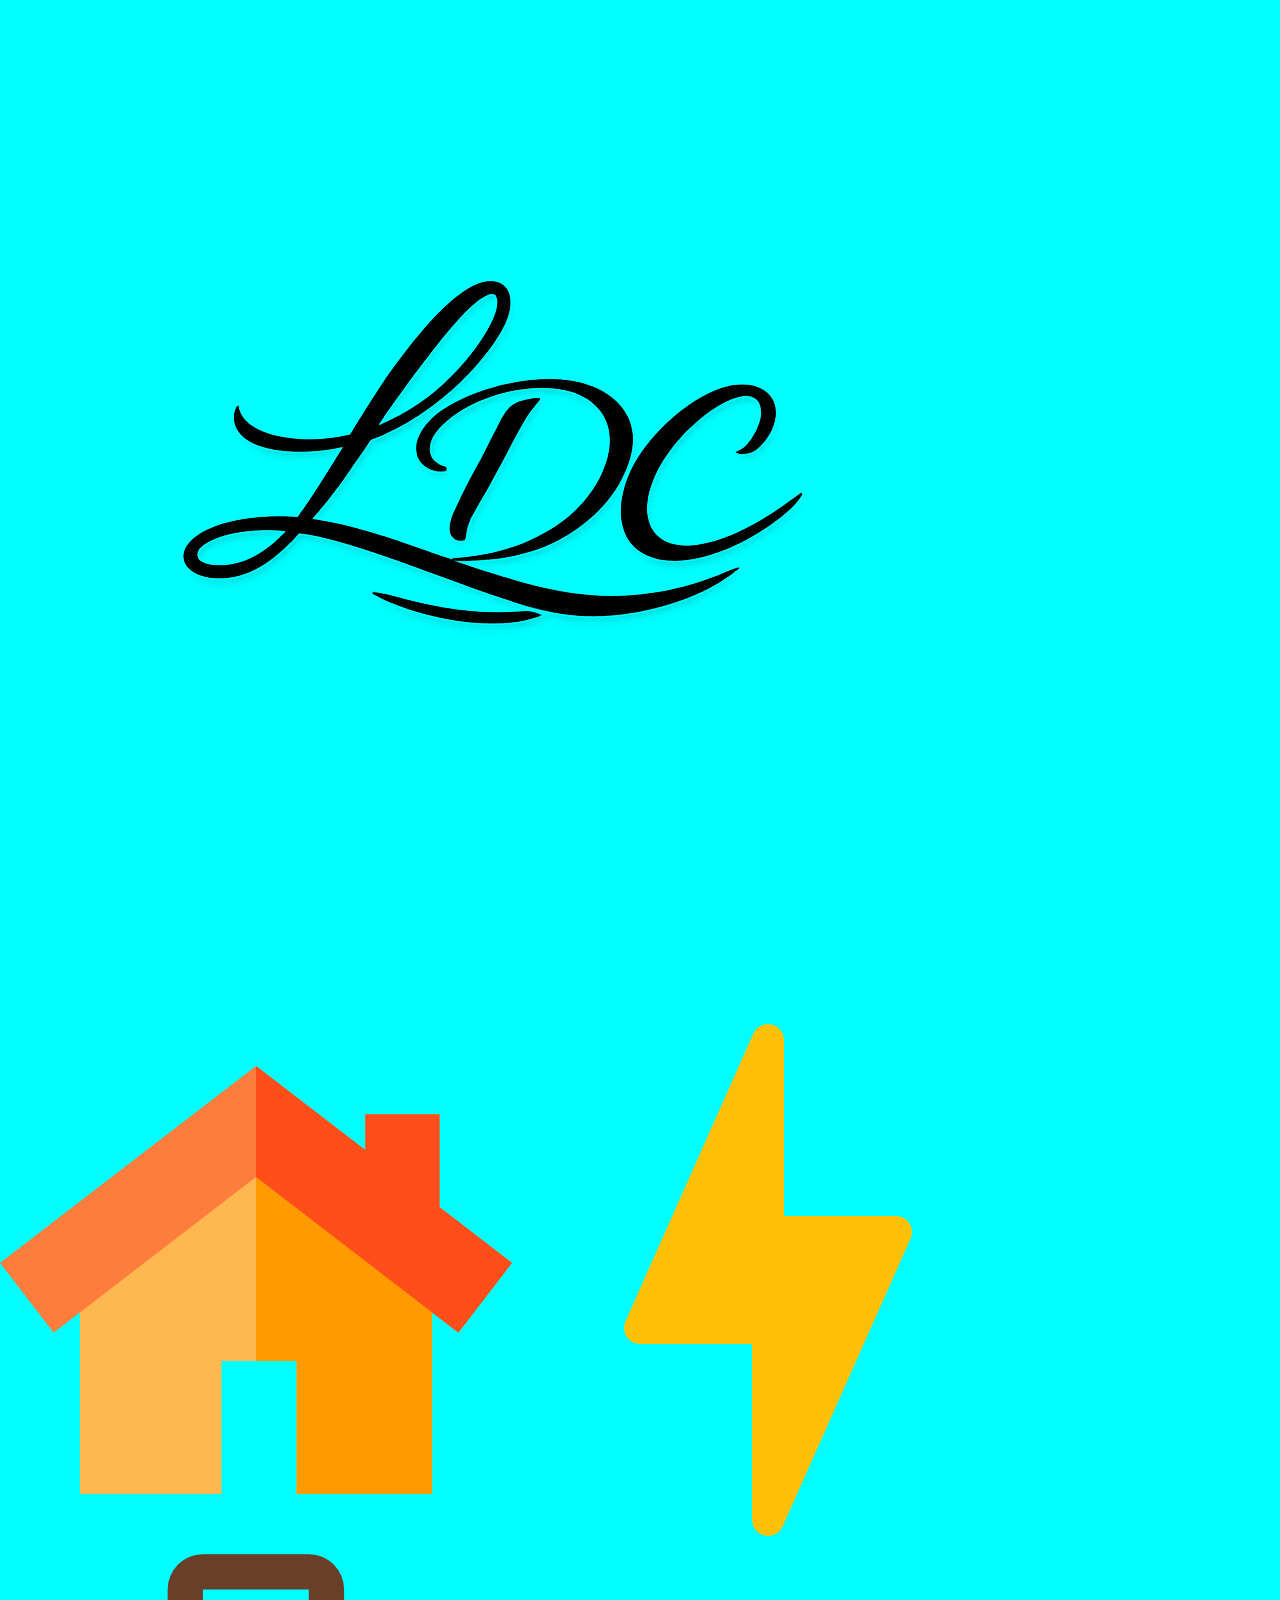
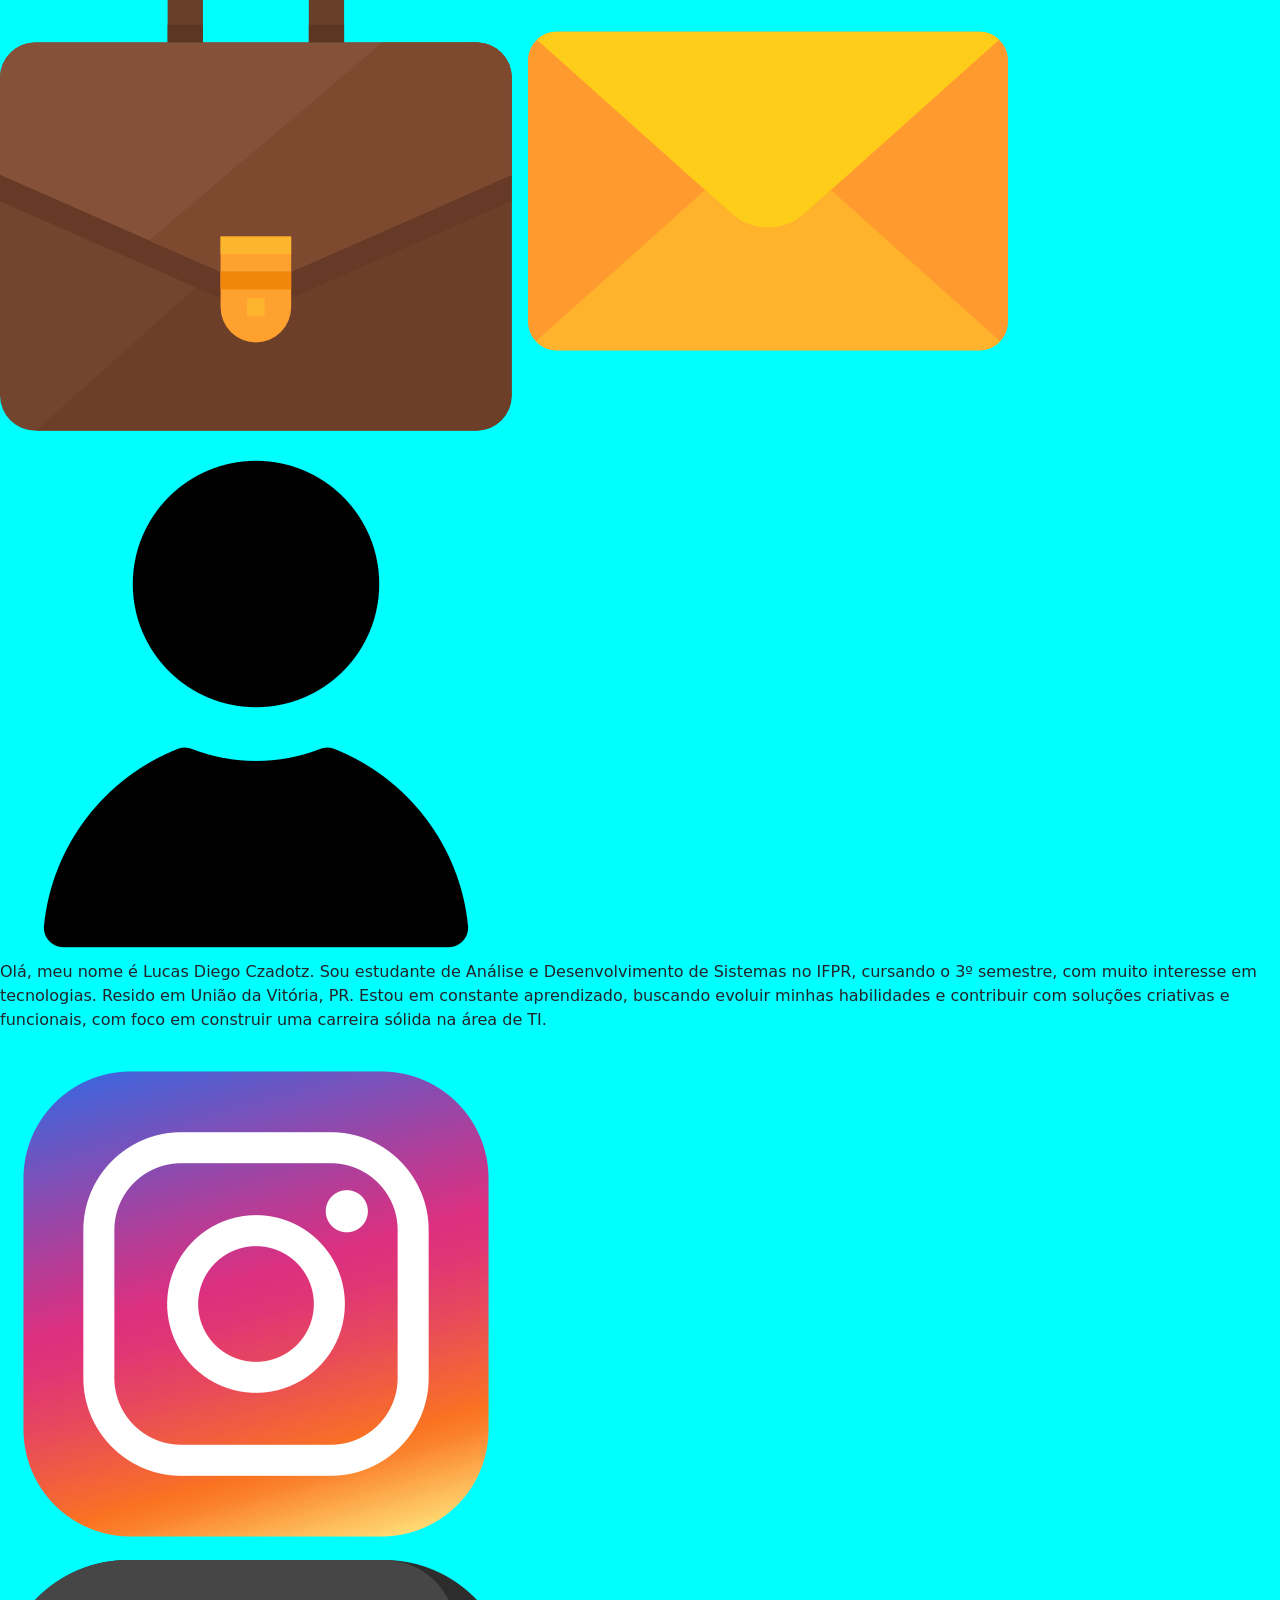
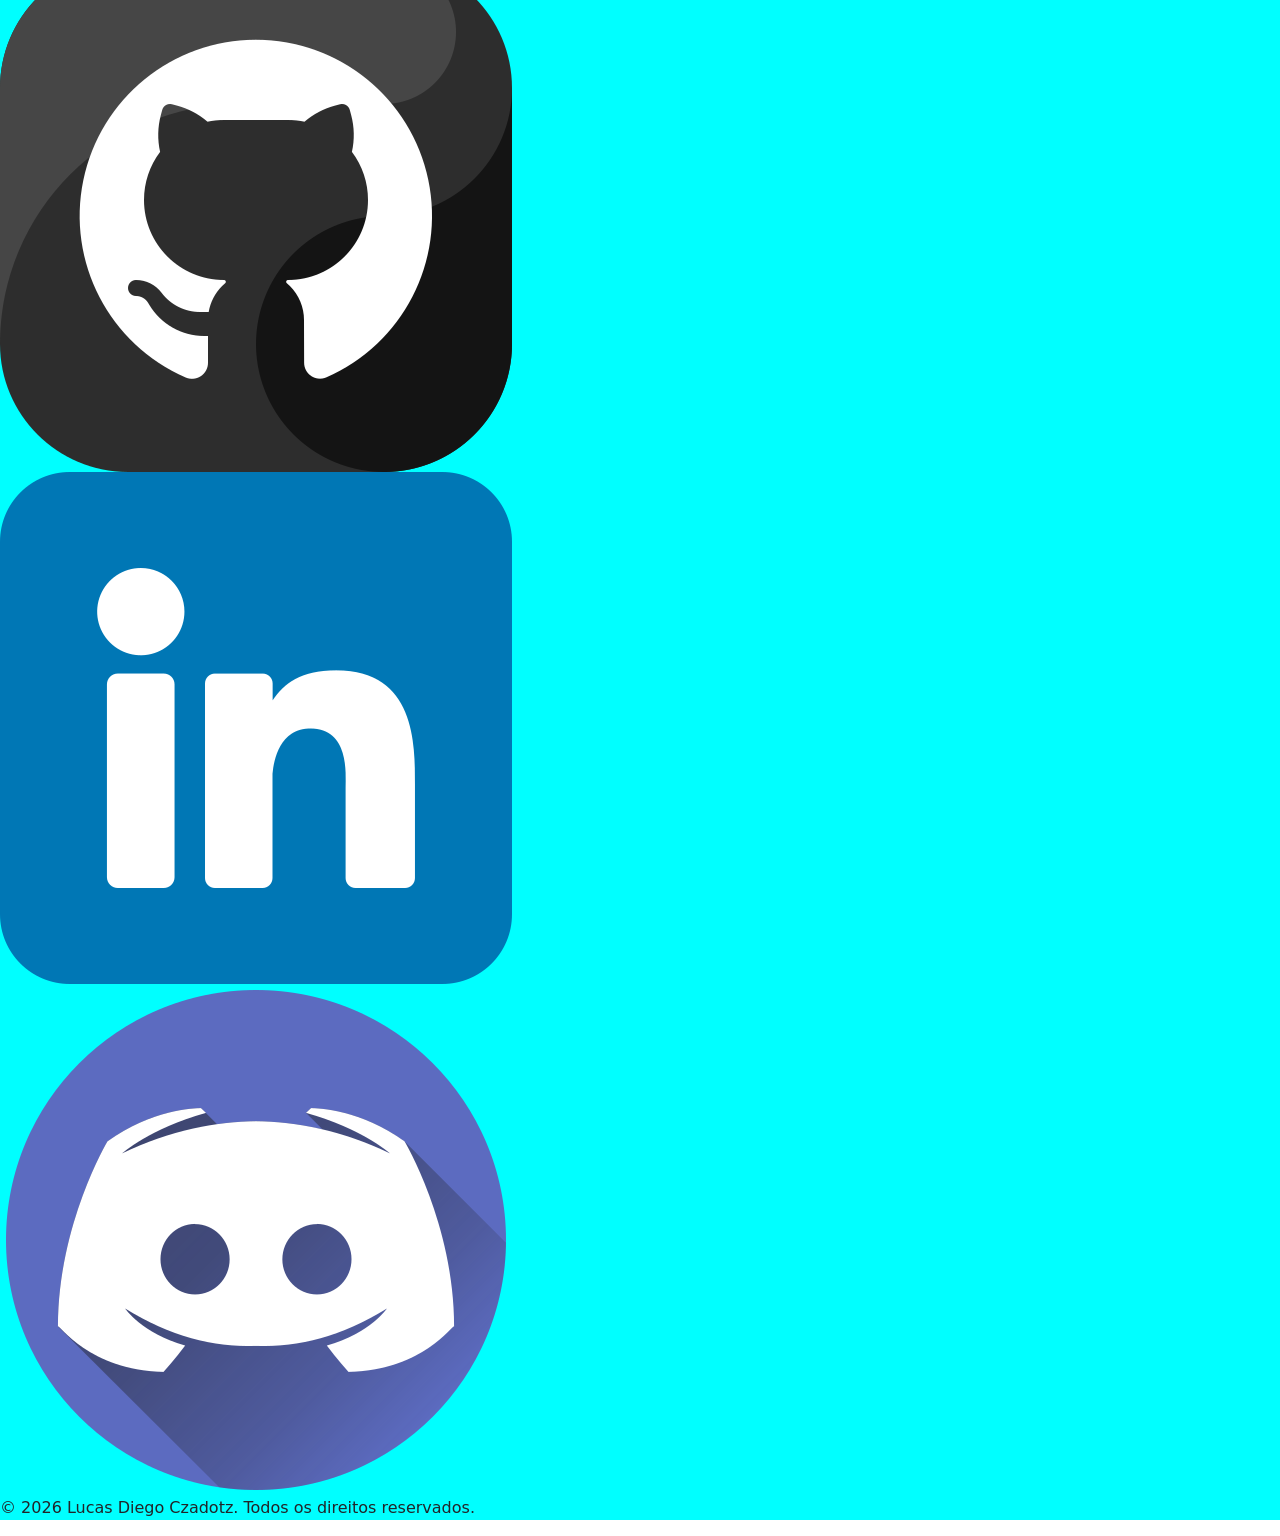
==== index.html @ 2720ff88 "HTML de projetos.html feito." ====
<!DOCTYPE html>
<html lang="pt-br">

<head>
    <meta charset="UTF-8">
    <meta name="viewport" content="width=device-width, initial-scale=1.0">
    <link rel="stylesheet" href="css/styles.css">
    <link href="https://cdn.jsdelivr.net/npm/bootstrap@5.3.8/dist/css/bootstrap.min.css" rel="stylesheet" integrity="sha384-sRIl4kxILFvY47J16cr9ZwB07vP4J8+LH7qKQnuqkuIAvNWLzeN8tE5YBujZqJLB" crossorigin="anonymous">
    <title>Portifolio Lucas Diego</title>
</head>
<body>
    <header>
        <div class="header">
            <img src="imgs/logoassinatura.png" alt="Logo ou assinatura do proprietário do portifólio">
        </div>
    </header>
    <nav>
        <div class="nav">
            <div class="inicio">
                <a href="index.html">
                    <img src="imgs/home_color.png" alt="Icone home">
                </a>
            </div>
            <div class="skills">
                <a href="#">
                    <img src="imgs/thunder.png" alt="Icone skills">
                </a>
            </div>
            <div class="projetos">
                <a href="projetos.html">
                    <img src="imgs/briefcase.png" alt="Icone projetos">
                </a>
            </div>
            <div class="contato">
                <a href="#">
                    <img src="imgs/email.png" alt="Icone contato">
                </a>
            </div>   
        </div>
    </nav>
    <main>
        <div class="main">
            <section class="perfil">
                <div class="foto_perfil">
                    <img src="imgs/user.png" alt="Foto do perfil">
                </div>
                <div class="texto_perfil">
                    <p>
                        Olá, meu nome é Lucas Diego Czadotz. 
                        Sou estudante de Análise e Desenvolvimento de Sistemas no IFPR, cursando o 3º semestre, 
                        com muito interesse em tecnologias. Resido em União da Vitória, PR. 
                        Estou em constante aprendizado, buscando evoluir minhas habilidades e 
                        contribuir com soluções criativas e funcionais, com foco em construir 
                        uma carreira sólida na área de TI.
                    </p>
                </div>
            </section>
            <section class="redes_sociais">
                <div class="insta">
                    <a href="https://www.instagram.com/lucasczadotz?igsh=MWhxMDM4azl2YzVoeg==">
                        <img src="imgs/instagram.png" alt="Icone Instagram">
                    </a>
                </div>
                <div class="github">
                    <a href="https://github.com/LucasCzadotz">
                        <img src="imgs/github.png" alt="Icone Github">
                    </a>
                </div>
                <div class="linkedin">
                    <a href="www.linkedin.com/in/lucas-diego-czadotz">
                        <img src="imgs/linkedin.png" alt="Icone Linkedin">
                    </a>
                </div>
                <div class="discord">
                    <a href="#">
                        <img src="imgs/discord.png" alt="Icone Discord">
                    </a>
                </div>
            </section>
        </div>
    </main>
    <footer>
        <div class="footer">
            <div class="copyright">
                <p>© 2026 Lucas Diego Czadotz. Todos os direitos reservados.</p>
            </div>
        </div>
    </footer>
    <script src="https://cdn.jsdelivr.net/npm/bootstrap@5.3.8/dist/js/bootstrap.bundle.min.js" integrity="sha384-FKyoEForCGlyvwx9Hj09JcYn3nv7wiPVlz7YYwJrWVcXK/BmnVDxM+D2scQbITxI" crossorigin="anonymous"></script>
</body>
</html>
---- css/styles.css ----
div{
    background-color: aqua;
}
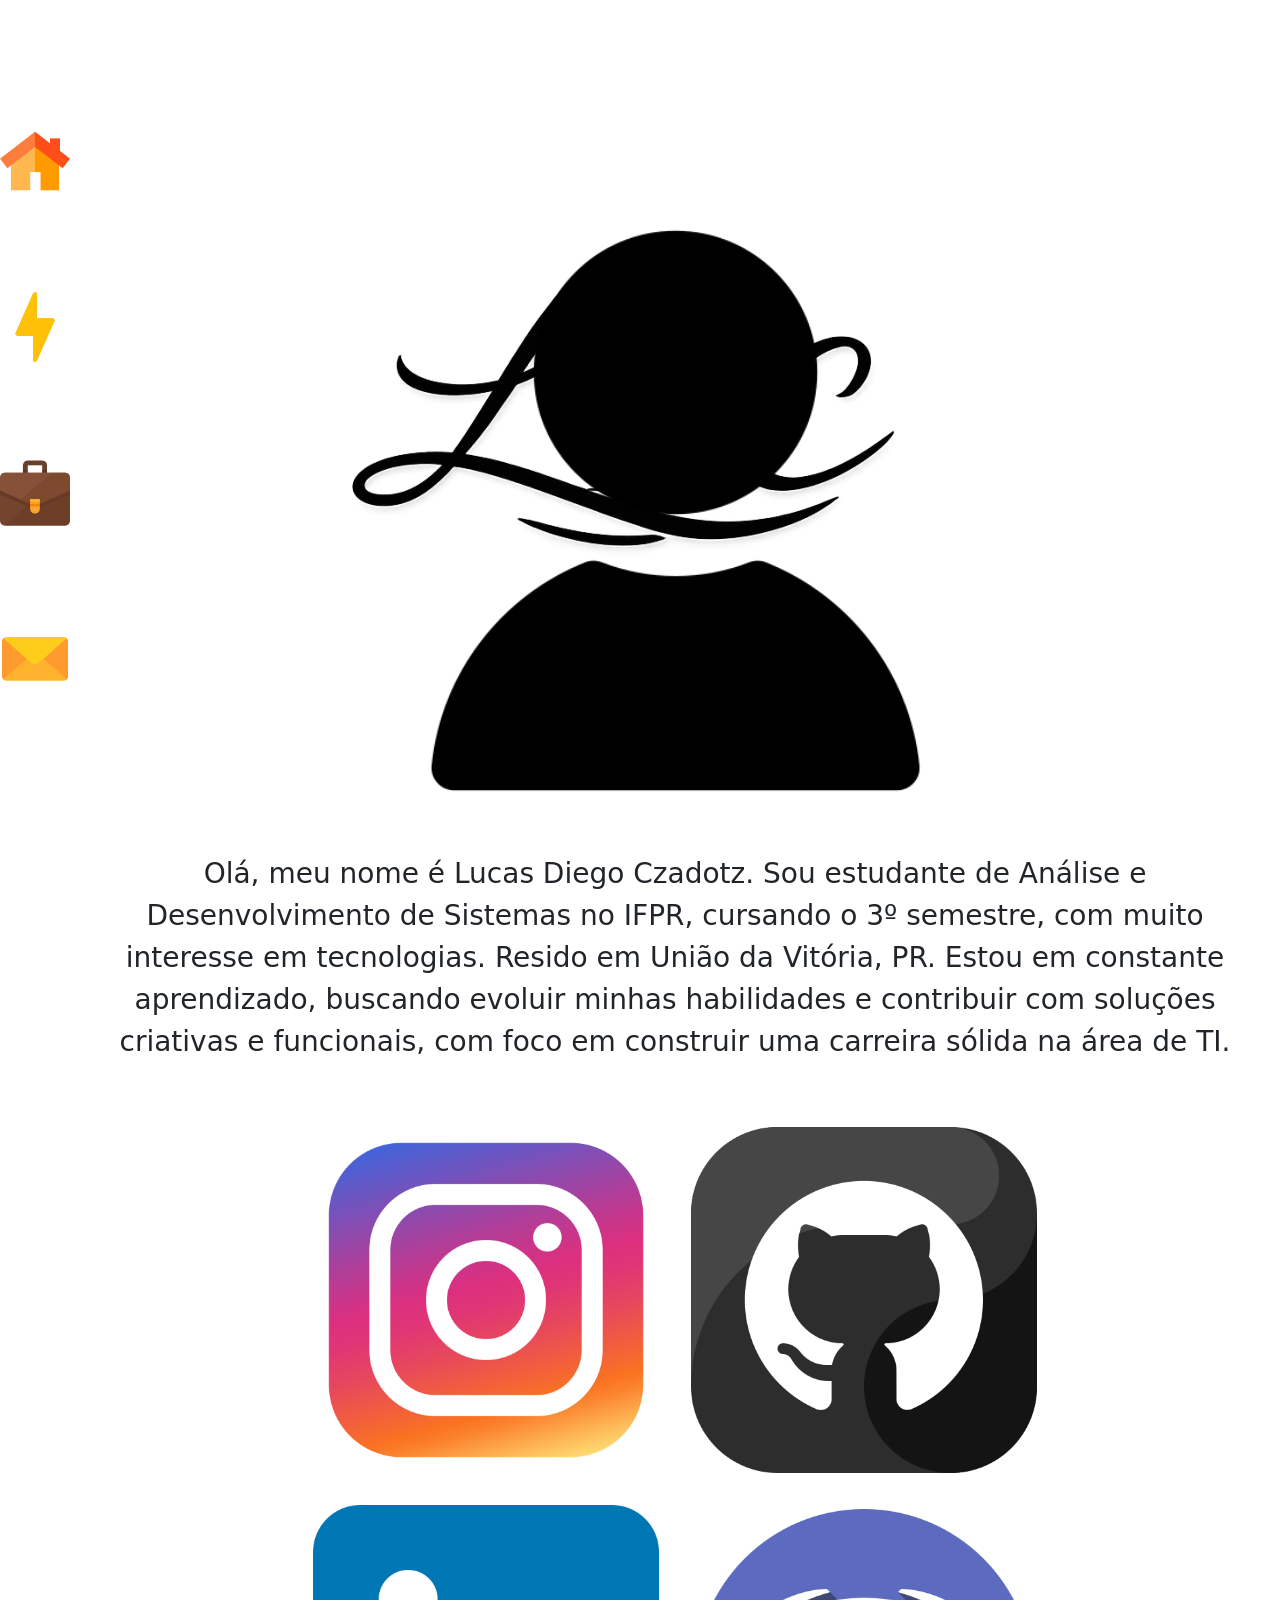
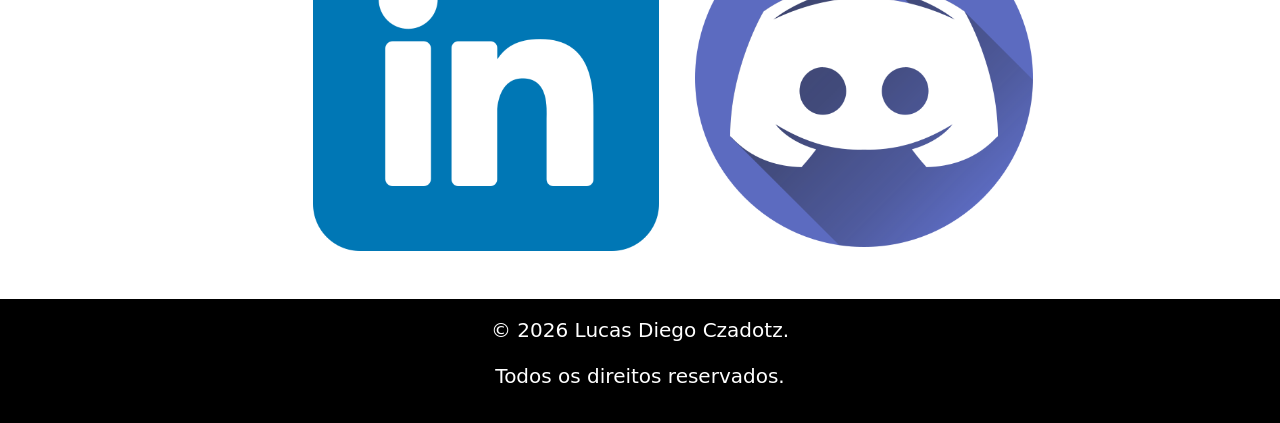
==== commit 3b48ffe8: "Comeco de Bootstrap" ====
--- a/index.html
+++ b/index.html
@@ -10,30 +10,30 @@
 </head>
 <body>
     <header>
-        <div class="header">
-            <img src="imgs/logoassinatura.png" alt="Logo ou assinatura do proprietário do portifólio">
+        <div class="header text-center" style="height: 200px;">
+            <img style="width: 70%" src="imgs/logoassinatura.png" alt="Logo ou assinatura do proprietário do portifólio">
         </div>
     </header>
     <nav>
-        <div class="nav">
-            <div class="inicio">
+        <div class="nav d-flex flex-column" style="width: 70px;">
+            <div class="inicio pb-4 mb-4">
                 <a href="index.html">
-                    <img src="imgs/home_color.png" alt="Icone home">
+                    <img style="width: 100%" src="imgs/home_color.png" alt="Icone home">
                 </a>
             </div>
-            <div class="skills">
+            <div class="skills pb-4 mb-4 pt-4 mt-4">
                 <a href="#">
-                    <img src="imgs/thunder.png" alt="Icone skills">
+                    <img style="width: 100%" src="imgs/thunder.png" alt="Icone skills">
                 </a>
             </div>
-            <div class="projetos">
+            <div class="projetos pb-4 mb-4 pt-4 mt-4">
                 <a href="projetos.html">
-                    <img src="imgs/briefcase.png" alt="Icone projetos">
+                    <img style="width: 100%" src="imgs/briefcase.png" alt="Icone projetos">
                 </a>
             </div>
-            <div class="contato">
+            <div class="contato pt-4 mt-4">
                 <a href="#">
-                    <img src="imgs/email.png" alt="Icone contato">
+                    <img style="width: 100%" src="imgs/email.png" alt="Icone contato">
                 </a>
             </div>   
         </div>
@@ -41,10 +41,10 @@
     <main>
         <div class="main">
             <section class="perfil">
-                <div class="foto_perfil">
-                    <img src="imgs/user.png" alt="Foto do perfil">
+                <div class="foto_perfil text-center p-3 pb-4">
+                    <img style="width: 50%;" src="imgs/user.png" alt="Foto do perfil">
                 </div>
-                <div class="texto_perfil">
+                <div class="texto_perfil p-4 fs-3 text-center">
                     <p>
                         Olá, meu nome é Lucas Diego Czadotz. 
                         Sou estudante de Análise e Desenvolvimento de Sistemas no IFPR, cursando o 3º semestre, 
@@ -55,34 +55,35 @@
                     </p>
                 </div>
             </section>
-            <section class="redes_sociais">
-                <div class="insta">
+            <section class="redes_sociais row p-2">
+                <div class="insta col-6 p-3 text-end">
                     <a href="https://www.instagram.com/lucasczadotz?igsh=MWhxMDM4azl2YzVoeg==">
-                        <img src="imgs/instagram.png" alt="Icone Instagram">
+                        <img style="width: 60%;" src="imgs/instagram.png" alt="Icone Instagram">
                     </a>
                 </div>
-                <div class="github">
+                <div class="github col-6 p-3 text-start">
                     <a href="https://github.com/LucasCzadotz">
-                        <img src="imgs/github.png" alt="Icone Github">
+                        <img style="width: 60%;" src="imgs/github.png" alt="Icone Github">
                     </a>
                 </div>
-                <div class="linkedin">
+                <div class="linkedin col-6 p-3 text-end">
                     <a href="www.linkedin.com/in/lucas-diego-czadotz">
-                        <img src="imgs/linkedin.png" alt="Icone Linkedin">
+                        <img style="width: 60%;" src="imgs/linkedin.png" alt="Icone Linkedin">
                     </a>
                 </div>
-                <div class="discord">
+                <div class="discord col-6 p-3 text-start">
                     <a href="#">
-                        <img src="imgs/discord.png" alt="Icone Discord">
+                        <img style="width: 60%;" src="imgs/discord.png" alt="Icone Discord">
                     </a>
                 </div>
             </section>
         </div>
     </main>
     <footer>
-        <div class="footer">
+        <div class="footer bg-black text-white text-center fs-5 p-3 mt-4">
             <div class="copyright">
-                <p>© 2026 Lucas Diego Czadotz. Todos os direitos reservados.</p>
+                <p>© 2026 Lucas Diego Czadotz.</p>
+                <p>Todos os direitos reservados.</p>
             </div>
         </div>
     </footer>
--- a/css/styles.css
+++ b/css/styles.css
@@ -1,3 +1,11 @@
-div{
-    background-color: aqua;
+nav {
+    position: fixed;
+    left: 0;
+    top: 14%;
+    height: 100%;
+    width: 70px;
+}
+
+main {
+    padding-left: 70px;
 }
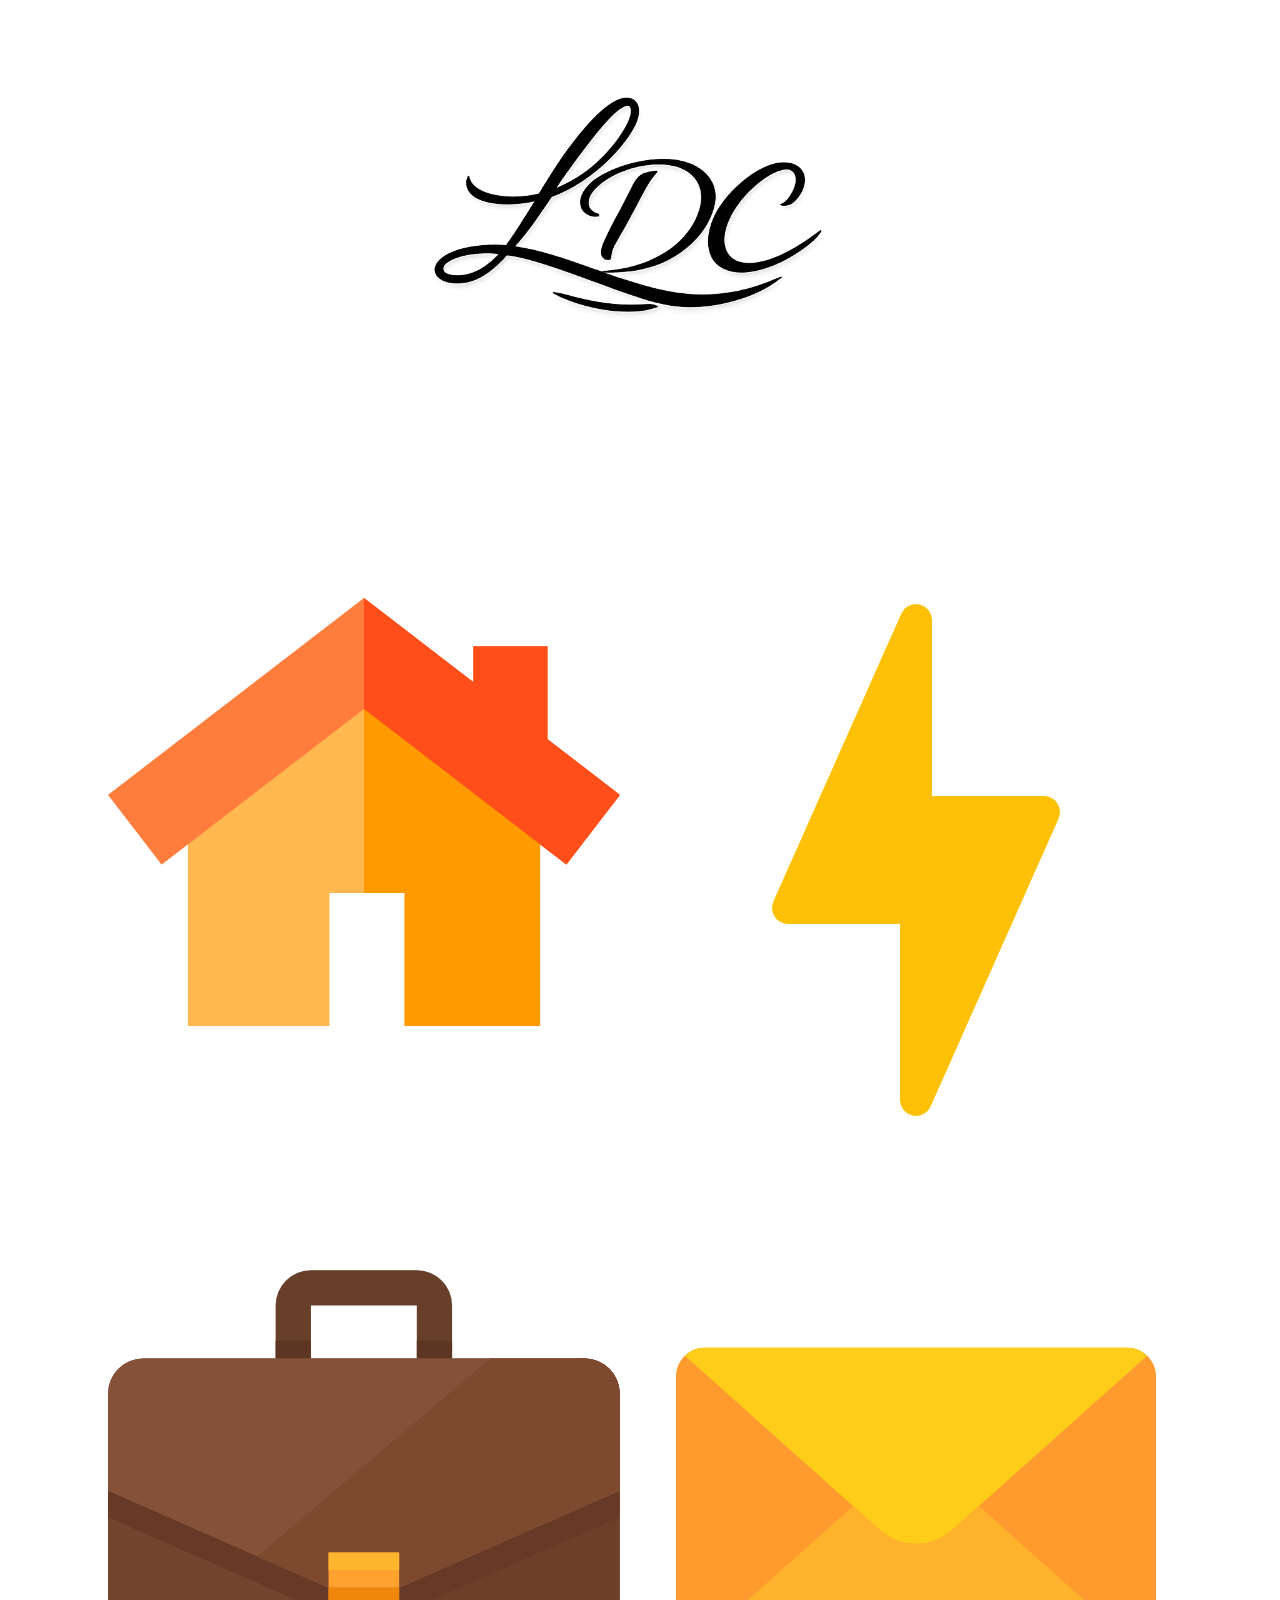
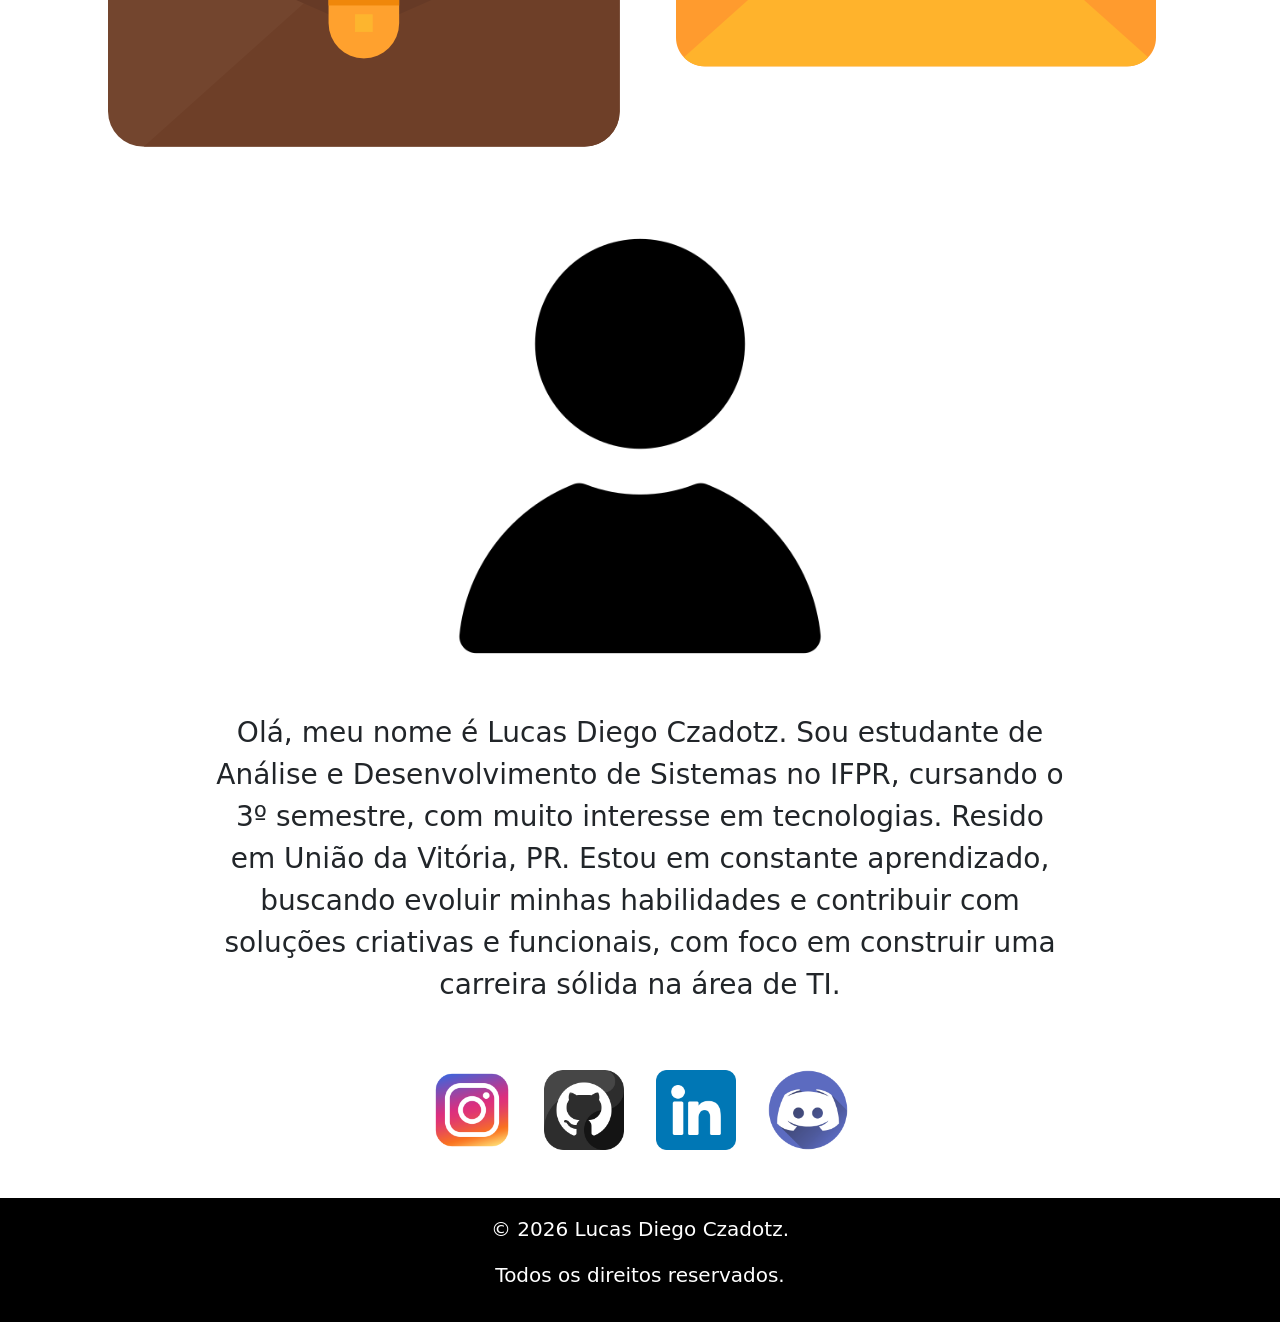
==== commit c458e2f5: "Comecando responsividade" ====
--- a/index.html
+++ b/index.html
@@ -6,16 +6,18 @@
     <meta name="viewport" content="width=device-width, initial-scale=1.0">
     <link rel="stylesheet" href="css/styles.css">
     <link href="https://cdn.jsdelivr.net/npm/bootstrap@5.3.8/dist/css/bootstrap.min.css" rel="stylesheet" integrity="sha384-sRIl4kxILFvY47J16cr9ZwB07vP4J8+LH7qKQnuqkuIAvNWLzeN8tE5YBujZqJLB" crossorigin="anonymous">
-    <title>Portifolio Lucas Diego</title>
+    <title>Portfólio Lucas Diego</title>
 </head>
+
 <body>
     <header>
-        <div class="header text-center" style="height: 200px;">
-            <img style="width: 70%" src="imgs/logoassinatura.png" alt="Logo ou assinatura do proprietário do portifólio">
+        <div class="header text-center py-4">
+            <img class="img-fluid" style="width: 70%" src="imgs/logoassinatura.png" alt="Logo ou assinatura do proprietário do portfólio">
         </div>
     </header>
+
     <nav>
-        <div class="nav d-flex flex-column" style="width: 70px;">
+        <div class="nav">
             <div class="inicio pb-4 mb-4">
                 <a href="index.html">
                     <img style="width: 100%" src="imgs/home_color.png" alt="Icone home">
@@ -35,9 +37,10 @@
                 <a href="#">
                     <img style="width: 100%" src="imgs/email.png" alt="Icone contato">
                 </a>
-            </div>   
+            </div>
         </div>
     </nav>
+
     <main>
         <div class="main">
             <section class="perfil">
@@ -46,15 +49,16 @@
                 </div>
                 <div class="texto_perfil p-4 fs-3 text-center">
                     <p>
-                        Olá, meu nome é Lucas Diego Czadotz. 
-                        Sou estudante de Análise e Desenvolvimento de Sistemas no IFPR, cursando o 3º semestre, 
-                        com muito interesse em tecnologias. Resido em União da Vitória, PR. 
-                        Estou em constante aprendizado, buscando evoluir minhas habilidades e 
-                        contribuir com soluções criativas e funcionais, com foco em construir 
+                        Olá, meu nome é Lucas Diego Czadotz.
+                        Sou estudante de Análise e Desenvolvimento de Sistemas no IFPR, cursando o 3º semestre,
+                        com muito interesse em tecnologias. Resido em União da Vitória, PR.
+                        Estou em constante aprendizado, buscando evoluir minhas habilidades e
+                        contribuir com soluções criativas e funcionais, com foco em construir
                         uma carreira sólida na área de TI.
                     </p>
                 </div>
             </section>
+
             <section class="redes_sociais row p-2">
                 <div class="insta col-6 p-3 text-end">
                     <a href="https://www.instagram.com/lucasczadotz?igsh=MWhxMDM4azl2YzVoeg==">
@@ -67,7 +71,7 @@
                     </a>
                 </div>
                 <div class="linkedin col-6 p-3 text-end">
-                    <a href="www.linkedin.com/in/lucas-diego-czadotz">
+                    <a href="https://www.linkedin.com/in/lucas-diego-czadotz">
                         <img style="width: 60%;" src="imgs/linkedin.png" alt="Icone Linkedin">
                     </a>
                 </div>
@@ -79,6 +83,7 @@
             </section>
         </div>
     </main>
+
     <footer>
         <div class="footer bg-black text-white text-center fs-5 p-3 mt-4">
             <div class="copyright">
@@ -87,6 +92,8 @@
             </div>
         </div>
     </footer>
+
     <script src="https://cdn.jsdelivr.net/npm/bootstrap@5.3.8/dist/js/bootstrap.bundle.min.js" integrity="sha384-FKyoEForCGlyvwx9Hj09JcYn3nv7wiPVlz7YYwJrWVcXK/BmnVDxM+D2scQbITxI" crossorigin="anonymous"></script>
 </body>
+
 </html>
--- a/css/styles.css
+++ b/css/styles.css
@@ -1,11 +1,93 @@
 nav {
     position: fixed;
-    left: 0;
+    left: 10px;
     top: 14%;
-    height: 100%;
     width: 70px;
 }
 
 main {
-    padding-left: 70px;
+    padding-left: 80px;
+}
+
+.header img {
+    margin-top: -13%;
+    margin-left: 10%;
+}
+
+@media (min-width: 768px) {
+    nav {
+        width: 90px;
+        left: 20px;
+    }
+
+    main {
+        padding-left: 130px;
+    }
+
+    .header img {
+        width: 50% !important;
+        margin-top: -8%;
+        margin-left: 0;
+    }
+
+    .foto_perfil img {
+        width: 35% !important;
+    }
+
+    .texto_perfil {
+        font-size: 1.5rem !important;
+        max-width: 900px;
+        margin: 0 auto;
+    }
+
+    .redes_sociais img {
+        width: 35% !important;
+    }
+}
+
+@media (min-width: 1200px) {
+
+    nav {
+        position: static;
+        width: 100%;
+        height: auto;
+        margin-top: -30px;
+    }
+
+    .nav {
+        display: flex;
+        flex-direction: column;
+    }
+    .nav {
+        flex-direction: row;
+        justify-content: center;
+        gap: 40px;
+    }
+
+    .inicio,
+    .skills,
+    .projetos,
+    .contato {
+        margin: 0 !important;
+        padding: 0 !important;
+    }
+
+    main {
+        padding-left: 0;
+    }
+
+    .redes_sociais {
+        justify-content: center;
+        align-items: center;
+    }
+
+    .redes_sociais > div {
+        width: auto;
+        flex: 0 0 auto;
+        text-align: center !important;
+    }
+
+    .redes_sociais img {
+        width: 80px !important;
+    }
 }
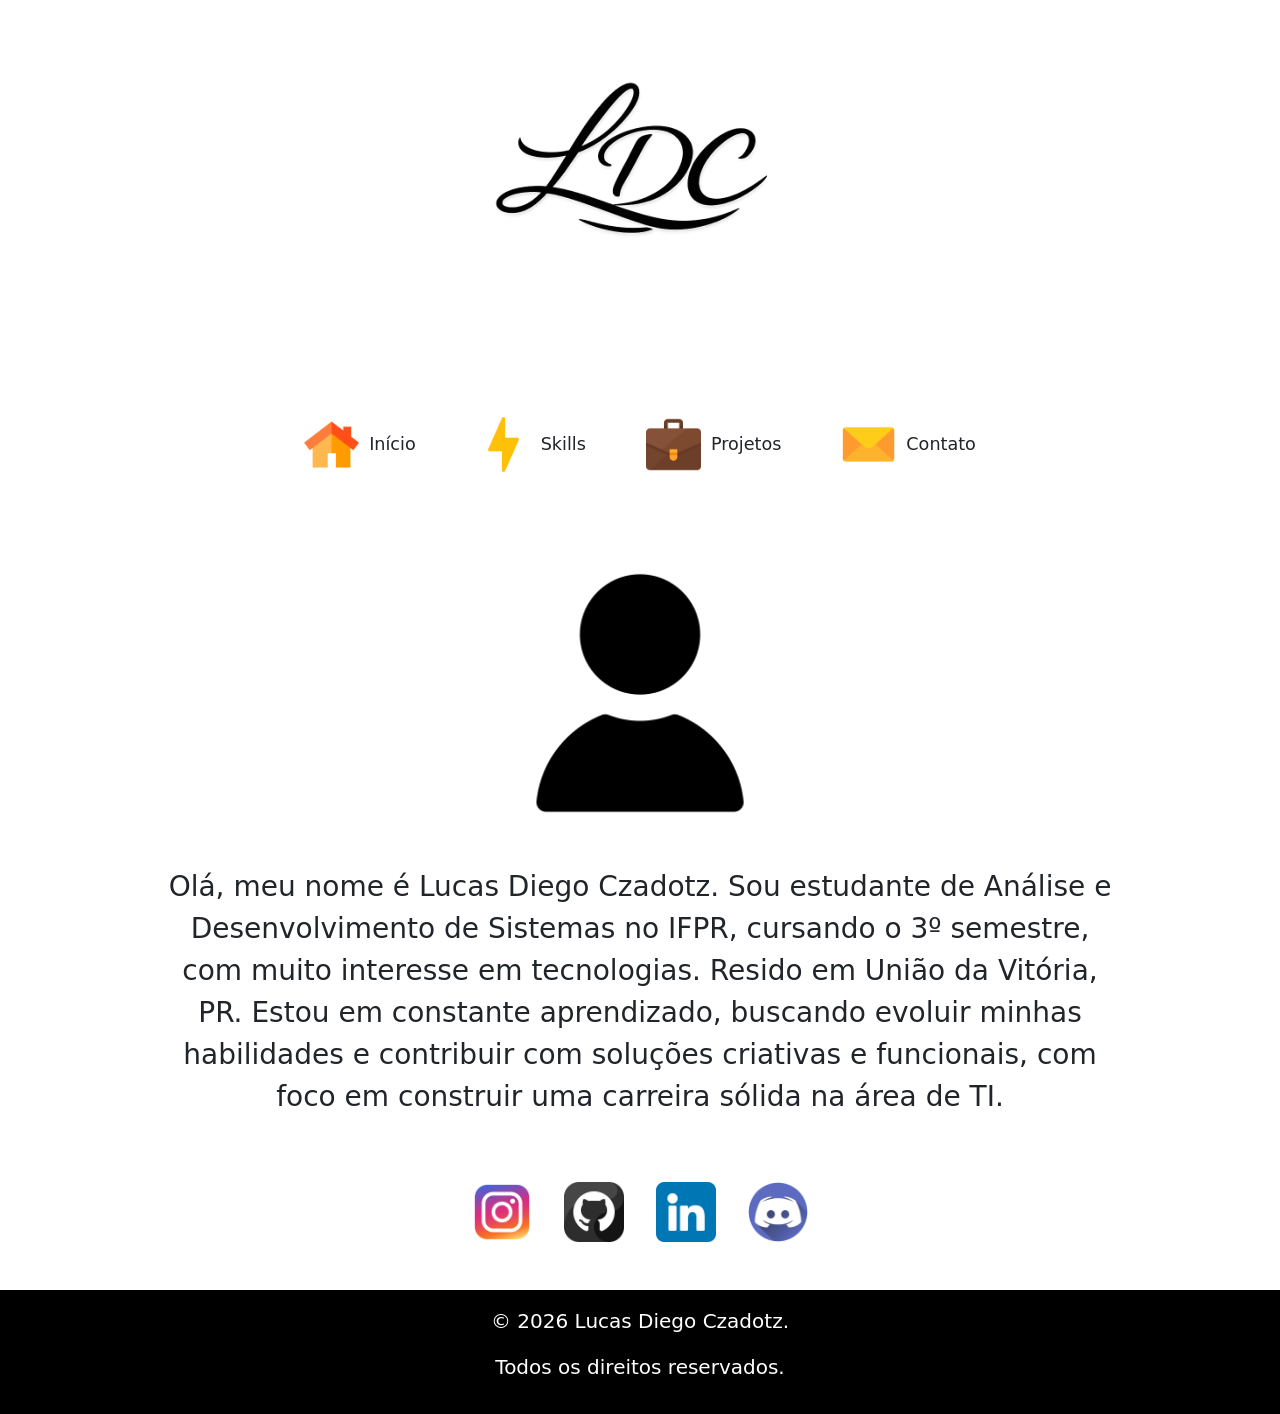
==== commit faabf6dc: "Refatora layout e configura Sass" ====
--- a/index.html
+++ b/index.html
@@ -12,84 +12,91 @@
 <body>
     <header>
         <div class="header text-center py-4">
-            <img class="img-fluid" style="width: 70%" src="imgs/logoassinatura.png" alt="Logo ou assinatura do proprietário do portfólio">
+            <img class="logo img-fluid" src="imgs/logoassinatura.png" alt="Logo ou assinatura do proprietário do portfólio">
         </div>
     </header>
 
     <nav>
-        <div class="nav">
-            <div class="inicio pb-4 mb-4">
+        <div class="menu">
+            <div class="menu-item">
                 <a href="index.html">
-                    <img style="width: 100%" src="imgs/home_color.png" alt="Icone home">
+                    <img src="imgs/home_color.png" alt="Ícone Home">
+                    <span>Início</span>
                 </a>
             </div>
-            <div class="skills pb-4 mb-4 pt-4 mt-4">
+
+            <div class="menu-item">
                 <a href="#">
-                    <img style="width: 100%" src="imgs/thunder.png" alt="Icone skills">
+                    <img src="imgs/thunder.png" alt="Ícone Skills">
+                    <span>Skills</span>
                 </a>
             </div>
-            <div class="projetos pb-4 mb-4 pt-4 mt-4">
+
+            <div class="menu-item">
                 <a href="projetos.html">
-                    <img style="width: 100%" src="imgs/briefcase.png" alt="Icone projetos">
+                    <img src="imgs/briefcase.png" alt="Ícone Projetos">
+                    <span>Projetos</span>
                 </a>
             </div>
-            <div class="contato pt-4 mt-4">
+
+            <div class="menu-item">
                 <a href="#">
-                    <img style="width: 100%" src="imgs/email.png" alt="Icone contato">
+                    <img src="imgs/email.png" alt="Ícone Contato">
+                    <span>Contato</span>
                 </a>
             </div>
         </div>
     </nav>
 
     <main>
-        <div class="main">
-            <section class="perfil">
-                <div class="foto_perfil text-center p-3 pb-4">
-                    <img style="width: 50%;" src="imgs/user.png" alt="Foto do perfil">
-                </div>
-                <div class="texto_perfil p-4 fs-3 text-center">
-                    <p>
-                        Olá, meu nome é Lucas Diego Czadotz.
-                        Sou estudante de Análise e Desenvolvimento de Sistemas no IFPR, cursando o 3º semestre,
-                        com muito interesse em tecnologias. Resido em União da Vitória, PR.
-                        Estou em constante aprendizado, buscando evoluir minhas habilidades e
-                        contribuir com soluções criativas e funcionais, com foco em construir
-                        uma carreira sólida na área de TI.
-                    </p>
-                </div>
-            </section>
+        <section class="perfil">
+            <div class="foto_perfil text-center p-3 pb-4">
+                <img class="foto-perfil" src="imgs/user.png" alt="Foto do perfil">
+            </div>
 
-            <section class="redes_sociais row p-2">
-                <div class="insta col-6 p-3 text-end">
-                    <a href="https://www.instagram.com/lucasczadotz?igsh=MWhxMDM4azl2YzVoeg==">
-                        <img style="width: 60%;" src="imgs/instagram.png" alt="Icone Instagram">
-                    </a>
-                </div>
-                <div class="github col-6 p-3 text-start">
-                    <a href="https://github.com/LucasCzadotz">
-                        <img style="width: 60%;" src="imgs/github.png" alt="Icone Github">
-                    </a>
-                </div>
-                <div class="linkedin col-6 p-3 text-end">
-                    <a href="https://www.linkedin.com/in/lucas-diego-czadotz">
-                        <img style="width: 60%;" src="imgs/linkedin.png" alt="Icone Linkedin">
-                    </a>
-                </div>
-                <div class="discord col-6 p-3 text-start">
-                    <a href="#">
-                        <img style="width: 60%;" src="imgs/discord.png" alt="Icone Discord">
-                    </a>
-                </div>
-            </section>
-        </div>
+            <div class="texto_perfil p-4 fs-3 text-center">
+                <p>
+                    Olá, meu nome é Lucas Diego Czadotz.
+                    Sou estudante de Análise e Desenvolvimento de Sistemas no IFPR, cursando o 3º semestre,
+                    com muito interesse em tecnologias. Resido em União da Vitória, PR.
+                    Estou em constante aprendizado, buscando evoluir minhas habilidades e
+                    contribuir com soluções criativas e funcionais, com foco em construir
+                    uma carreira sólida na área de TI.
+                </p>
+            </div>
+        </section>
+
+        <section class="redes_sociais row p-2">
+            <div class="col-6 p-3 text-end">
+                <a href="https://www.instagram.com/lucasczadotz?igsh=MWhxMDM4azl2YzVoeg==">
+                    <img class="icone-rede" src="imgs/instagram.png" alt="Instagram">
+                </a>
+            </div>
+
+            <div class="col-6 p-3 text-start">
+                <a href="https://github.com/LucasCzadotz">
+                    <img class="icone-rede" src="imgs/github.png" alt="GitHub">
+                </a>
+            </div>
+
+            <div class="col-6 p-3 text-end">
+                <a href="https://www.linkedin.com/in/lucas-diego-czadotz">
+                    <img class="icone-rede" src="imgs/linkedin.png" alt="LinkedIn">
+                </a>
+            </div>
+
+            <div class="col-6 p-3 text-start">
+                <a href="#">
+                    <img class="icone-rede" src="imgs/discord.png" alt="Discord">
+                </a>
+            </div>
+        </section>
     </main>
 
     <footer>
         <div class="footer bg-black text-white text-center fs-5 p-3 mt-4">
-            <div class="copyright">
-                <p>© 2026 Lucas Diego Czadotz.</p>
-                <p>Todos os direitos reservados.</p>
-            </div>
+            <p>© 2026 Lucas Diego Czadotz.</p>
+            <p>Todos os direitos reservados.</p>
         </div>
     </footer>
 
--- a/css/styles.css
+++ b/css/styles.css
@@ -1,93 +1,142 @@
+body {
+  background-color: white;
+  color: #212529;
+}
+
 nav {
-    position: fixed;
-    left: 10px;
-    top: 14%;
-    width: 70px;
+  position: fixed;
+  left: 10px;
+  top: 14%;
+  width: 70px;
+}
+
+.menu {
+  display: flex;
+  flex-direction: column;
+  gap: 30px;
+}
+
+.menu a {
+  text-decoration: none;
+  color: #212529;
+}
+
+.menu a:hover {
+  color: #0b5ed7;
+}
+
+.menu a span {
+  display: none;
+}
+
+.menu img {
+  width: 100%;
 }
 
 main {
-    padding-left: 80px;
+  padding-left: 90px;
 }
 
-.header img {
-    margin-top: -13%;
-    margin-left: 10%;
+.logo {
+  width: 70%;
+  margin-top: -13%;
+  margin-left: 10%;
+}
+
+.foto-perfil {
+  width: 50%;
+}
+
+.icone-rede {
+  width: 60%;
+}
+
+.footer {
+  background-color: #000000;
 }
 
 @media (min-width: 768px) {
-    nav {
-        width: 90px;
-        left: 20px;
-    }
-
-    main {
-        padding-left: 130px;
-    }
-
-    .header img {
-        width: 50% !important;
-        margin-top: -8%;
-        margin-left: 0;
-    }
-
-    .foto_perfil img {
-        width: 35% !important;
-    }
-
-    .texto_perfil {
-        font-size: 1.5rem !important;
-        max-width: 900px;
-        margin: 0 auto;
-    }
-
-    .redes_sociais img {
-        width: 35% !important;
-    }
+  nav {
+    width: 90px;
+    left: 20px;
+  }
+  .menu {
+    gap: 40px;
+  }
+  main {
+    padding-left: 140px;
+  }
+  .logo {
+    width: 50%;
+    margin-top: -8%;
+    margin-left: 0;
+  }
+  .foto-perfil {
+    width: 35%;
+  }
+  .texto_perfil {
+    max-width: 900px;
+    margin: 0 auto;
+    font-size: 1.5rem;
+  }
+  .icone-rede {
+    width: 35%;
+  }
 }
-
-@media (min-width: 1200px) {
-
-    nav {
-        position: static;
-        width: 100%;
-        height: auto;
-        margin-top: -30px;
-    }
-
-    .nav {
-        display: flex;
-        flex-direction: column;
-    }
-    .nav {
-        flex-direction: row;
-        justify-content: center;
-        gap: 40px;
-    }
-
-    .inicio,
-    .skills,
-    .projetos,
-    .contato {
-        margin: 0 !important;
-        padding: 0 !important;
-    }
-
-    main {
-        padding-left: 0;
-    }
-
-    .redes_sociais {
-        justify-content: center;
-        align-items: center;
-    }
-
-    .redes_sociais > div {
-        width: auto;
-        flex: 0 0 auto;
-        text-align: center !important;
-    }
-
-    .redes_sociais img {
-        width: 80px !important;
-    }
-}+@media (min-width: 992px) {
+  nav {
+    position: static;
+    width: 100%;
+    margin-top: -15px;
+    margin-bottom: 80px;
+  }
+  .menu {
+    flex-direction: row;
+    justify-content: center;
+    align-items: center;
+    gap: 60px;
+  }
+  .menu-item {
+    width: auto;
+  }
+  .menu a {
+    display: flex;
+    align-items: center;
+    gap: 10px;
+  }
+  .menu a span {
+    display: inline;
+    font-size: 1.1rem;
+    font-weight: 500;
+  }
+  .menu img {
+    width: 55px;
+  }
+  main {
+    padding-left: 0;
+  }
+  .logo {
+    width: 35%;
+    margin-top: -5%;
+    margin-left: 0;
+  }
+  .foto-perfil {
+    width: 20%;
+  }
+  .texto_perfil {
+    max-width: 1000px;
+    font-size: 1.8rem;
+  }
+  .redes_sociais {
+    justify-content: center;
+    align-items: center;
+  }
+  .redes_sociais > div {
+    width: auto;
+    flex: 0 0 auto;
+    text-align: center;
+  }
+  .icone-rede {
+    width: 60px;
+  }
+}/*# sourceMappingURL=styles.css.map */
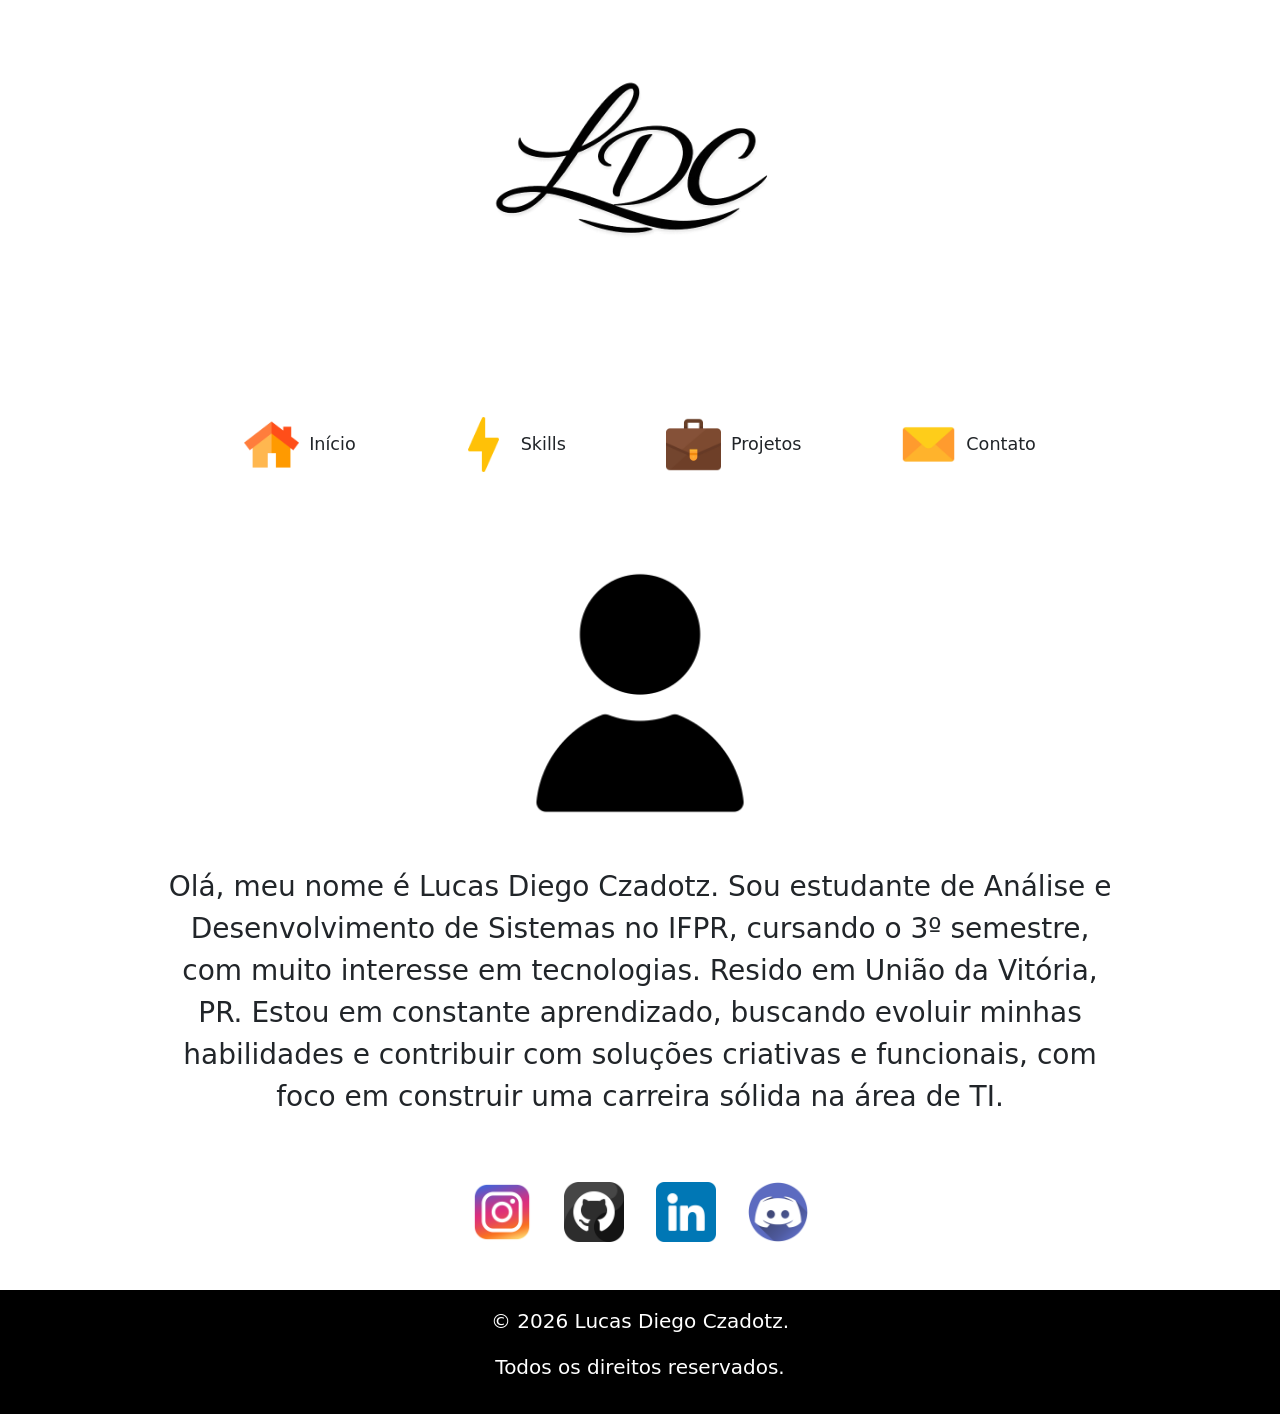
==== commit ad346c86: "Checklist da proposta feita" ====
--- a/index.html
+++ b/index.html
@@ -5,55 +5,51 @@
     <meta charset="UTF-8">
     <meta name="viewport" content="width=device-width, initial-scale=1.0">
     <link rel="stylesheet" href="css/styles.css">
-    <link href="https://cdn.jsdelivr.net/npm/bootstrap@5.3.8/dist/css/bootstrap.min.css" rel="stylesheet" integrity="sha384-sRIl4kxILFvY47J16cr9ZwB07vP4J8+LH7qKQnuqkuIAvNWLzeN8tE5YBujZqJLB" crossorigin="anonymous">
+    <link href="https://cdn.jsdelivr.net/npm/bootstrap@5.3.8/dist/css/bootstrap.min.css" rel="stylesheet"
+        integrity="sha384-sRIl4kxILFvY47J16cr9ZwB07vP4J8+LH7qKQnuqkuIAvNWLzeN8tE5YBujZqJLB" crossorigin="anonymous">
     <title>Portfólio Lucas Diego</title>
 </head>
 
 <body>
     <header>
         <div class="header text-center py-4">
-            <img class="logo img-fluid" src="imgs/logoassinatura.png" alt="Logo ou assinatura do proprietário do portfólio">
+            <img class="logo img-fluid" src="imgs/logoassinatura.png"
+                alt="Logo ou assinatura do proprietário do portfólio">
         </div>
     </header>
-
     <nav>
         <div class="menu">
-            <div class="menu-item">
+            <div class="menu_item">
                 <a href="index.html">
-                    <img src="imgs/home_color.png" alt="Ícone Home">
+                    <img src="imgs/home_color.png" alt="Icone home">
                     <span>Início</span>
                 </a>
             </div>
-
-            <div class="menu-item">
+            <div class="menu_item">
                 <a href="#">
-                    <img src="imgs/thunder.png" alt="Ícone Skills">
+                    <img src="imgs/thunder.png" alt="Icone skills">
                     <span>Skills</span>
                 </a>
             </div>
-
-            <div class="menu-item">
+            <div class="menu_item">
                 <a href="projetos.html">
-                    <img src="imgs/briefcase.png" alt="Ícone Projetos">
+                    <img src="imgs/briefcase.png" alt="Icone projetos">
                     <span>Projetos</span>
                 </a>
             </div>
-
-            <div class="menu-item">
+            <div class="menu_item">
                 <a href="#">
-                    <img src="imgs/email.png" alt="Ícone Contato">
+                    <img src="imgs/email.png" alt="Icone contato">
                     <span>Contato</span>
                 </a>
             </div>
         </div>
     </nav>
-
     <main>
         <section class="perfil">
-            <div class="foto_perfil text-center p-3 pb-4">
-                <img class="foto-perfil" src="imgs/user.png" alt="Foto do perfil">
+            <div class="text-center p-3 pb-4">
+                <img class="foto_perfil" src="imgs/user.png" alt="Foto do perfil">
             </div>
-
             <div class="texto_perfil p-4 fs-3 text-center">
                 <p>
                     Olá, meu nome é Lucas Diego Czadotz.
@@ -65,42 +61,38 @@
                 </p>
             </div>
         </section>
-
         <section class="redes_sociais row p-2">
             <div class="col-6 p-3 text-end">
-                <a href="https://www.instagram.com/lucasczadotz?igsh=MWhxMDM4azl2YzVoeg==">
-                    <img class="icone-rede" src="imgs/instagram.png" alt="Instagram">
+                <a href="https://www.instagram.com/lucasczadotz?igsh=MWhxMDM4azl2YzVoeg==" target="_blank">
+                    <img class="icone_rede" src="imgs/instagram.png" alt="Instagram">
                 </a>
             </div>
-
             <div class="col-6 p-3 text-start">
-                <a href="https://github.com/LucasCzadotz">
-                    <img class="icone-rede" src="imgs/github.png" alt="GitHub">
+                <a href="https://github.com/LucasCzadotz" target="_blank">
+                    <img class="icone_rede" src="imgs/github.png" alt="GitHub">
                 </a>
             </div>
-
             <div class="col-6 p-3 text-end">
-                <a href="https://www.linkedin.com/in/lucas-diego-czadotz">
-                    <img class="icone-rede" src="imgs/linkedin.png" alt="LinkedIn">
+                <a href="https://www.linkedin.com/in/lucas-diego-czadotz" target="_blank">
+                    <img class="icone_rede" src="imgs/linkedin.png" alt="LinkedIn">
                 </a>
             </div>
-
             <div class="col-6 p-3 text-start">
                 <a href="#">
-                    <img class="icone-rede" src="imgs/discord.png" alt="Discord">
+                    <img class="icone_rede" src="imgs/discord.png" alt="Discord">
                 </a>
             </div>
         </section>
     </main>
-
     <footer>
         <div class="footer bg-black text-white text-center fs-5 p-3 mt-4">
             <p>© 2026 Lucas Diego Czadotz.</p>
             <p>Todos os direitos reservados.</p>
         </div>
     </footer>
-
-    <script src="https://cdn.jsdelivr.net/npm/bootstrap@5.3.8/dist/js/bootstrap.bundle.min.js" integrity="sha384-FKyoEForCGlyvwx9Hj09JcYn3nv7wiPVlz7YYwJrWVcXK/BmnVDxM+D2scQbITxI" crossorigin="anonymous"></script>
+    <script src="https://cdn.jsdelivr.net/npm/bootstrap@5.3.8/dist/js/bootstrap.bundle.min.js"
+        integrity="sha384-FKyoEForCGlyvwx9Hj09JcYn3nv7wiPVlz7YYwJrWVcXK/BmnVDxM+D2scQbITxI"
+        crossorigin="anonymous"></script>
 </body>
 
 </html>
--- a/css/styles.css
+++ b/css/styles.css
@@ -1,3 +1,15 @@
+@keyframes fadeIn {
+  from {
+    opacity: 0;
+    transform: translateY(20px);
+  }
+
+  to {
+    opacity: 1;
+    transform: translateY(0);
+  }
+}
+
 body {
   background-color: white;
   color: #212529;
@@ -43,16 +55,55 @@
   margin-left: 10%;
 }
 
-.foto-perfil {
+.foto_perfil {
   width: 50%;
 }
 
-.icone-rede {
+.icone_rede {
   width: 60%;
 }
 
 .footer {
   background-color: #000000;
+}
+
+.cards_projetos {
+  display: grid;
+  grid-template-columns: 1fr;
+  gap: 20px;
+  padding: 16px;
+}
+
+.cards_projetos article {
+  border: 1px solid #dee2e6;
+  border-top: 3px solid #0d6efd;
+  border-radius: 8px;
+  padding: 8px;
+  animation: fadeIn 0.5s ease;
+}
+
+.cards_projetos img {
+  margin-left: auto;
+  margin-right: auto;
+  width: 60%;
+  display: block;
+  border-radius: 4px;
+}
+
+.cards_projetos div {
+  padding: 8px 4px;
+}
+
+.cards_projetos h2 {
+  font-size: 1rem;
+  margin-bottom: 4px;
+}
+
+.cards_projetos h3 {
+  font-size: 0.85rem;
+  font-weight: 400;
+  color: #6c757d;
+  margin: 0;
 }
 
 @media (min-width: 768px) {
@@ -60,29 +111,40 @@
     width: 90px;
     left: 20px;
   }
+
   .menu {
     gap: 40px;
   }
+
   main {
     padding-left: 140px;
   }
+
   .logo {
     width: 50%;
     margin-top: -8%;
     margin-left: 0;
   }
-  .foto-perfil {
+
+  .foto_perfil {
     width: 35%;
   }
+
   .texto_perfil {
     max-width: 900px;
     margin: 0 auto;
     font-size: 1.5rem;
   }
-  .icone-rede {
+
+  .icone_rede {
     width: 35%;
   }
-}
+
+  .cards_projetos {
+    grid-template-columns: 1fr 1fr;
+  }
+}
+
 @media (min-width: 992px) {
   nav {
     position: static;
@@ -90,53 +152,70 @@
     margin-top: -15px;
     margin-bottom: 80px;
   }
+
   .menu {
     flex-direction: row;
     justify-content: center;
     align-items: center;
-    gap: 60px;
-  }
-  .menu-item {
+    gap: 100px;
+  }
+
+  .menu_item {
     width: auto;
   }
+
   .menu a {
     display: flex;
     align-items: center;
     gap: 10px;
   }
+
   .menu a span {
     display: inline;
     font-size: 1.1rem;
     font-weight: 500;
   }
+
   .menu img {
     width: 55px;
   }
+
   main {
     padding-left: 0;
   }
+
   .logo {
     width: 35%;
     margin-top: -5%;
     margin-left: 0;
   }
-  .foto-perfil {
+
+  .foto_perfil {
     width: 20%;
   }
+
   .texto_perfil {
     max-width: 1000px;
     font-size: 1.8rem;
   }
+
   .redes_sociais {
     justify-content: center;
     align-items: center;
   }
-  .redes_sociais > div {
+
+  .redes_sociais>div {
     width: auto;
-    flex: 0 0 auto;
     text-align: center;
   }
-  .icone-rede {
+
+  .icone_rede {
     width: 60px;
   }
-}/*# sourceMappingURL=styles.css.map */+
+  .cards_projetos {
+    grid-template-columns: 1fr 1fr 1fr;
+  }
+}
+
+/*# sourceMappingURL=styles.css.map */
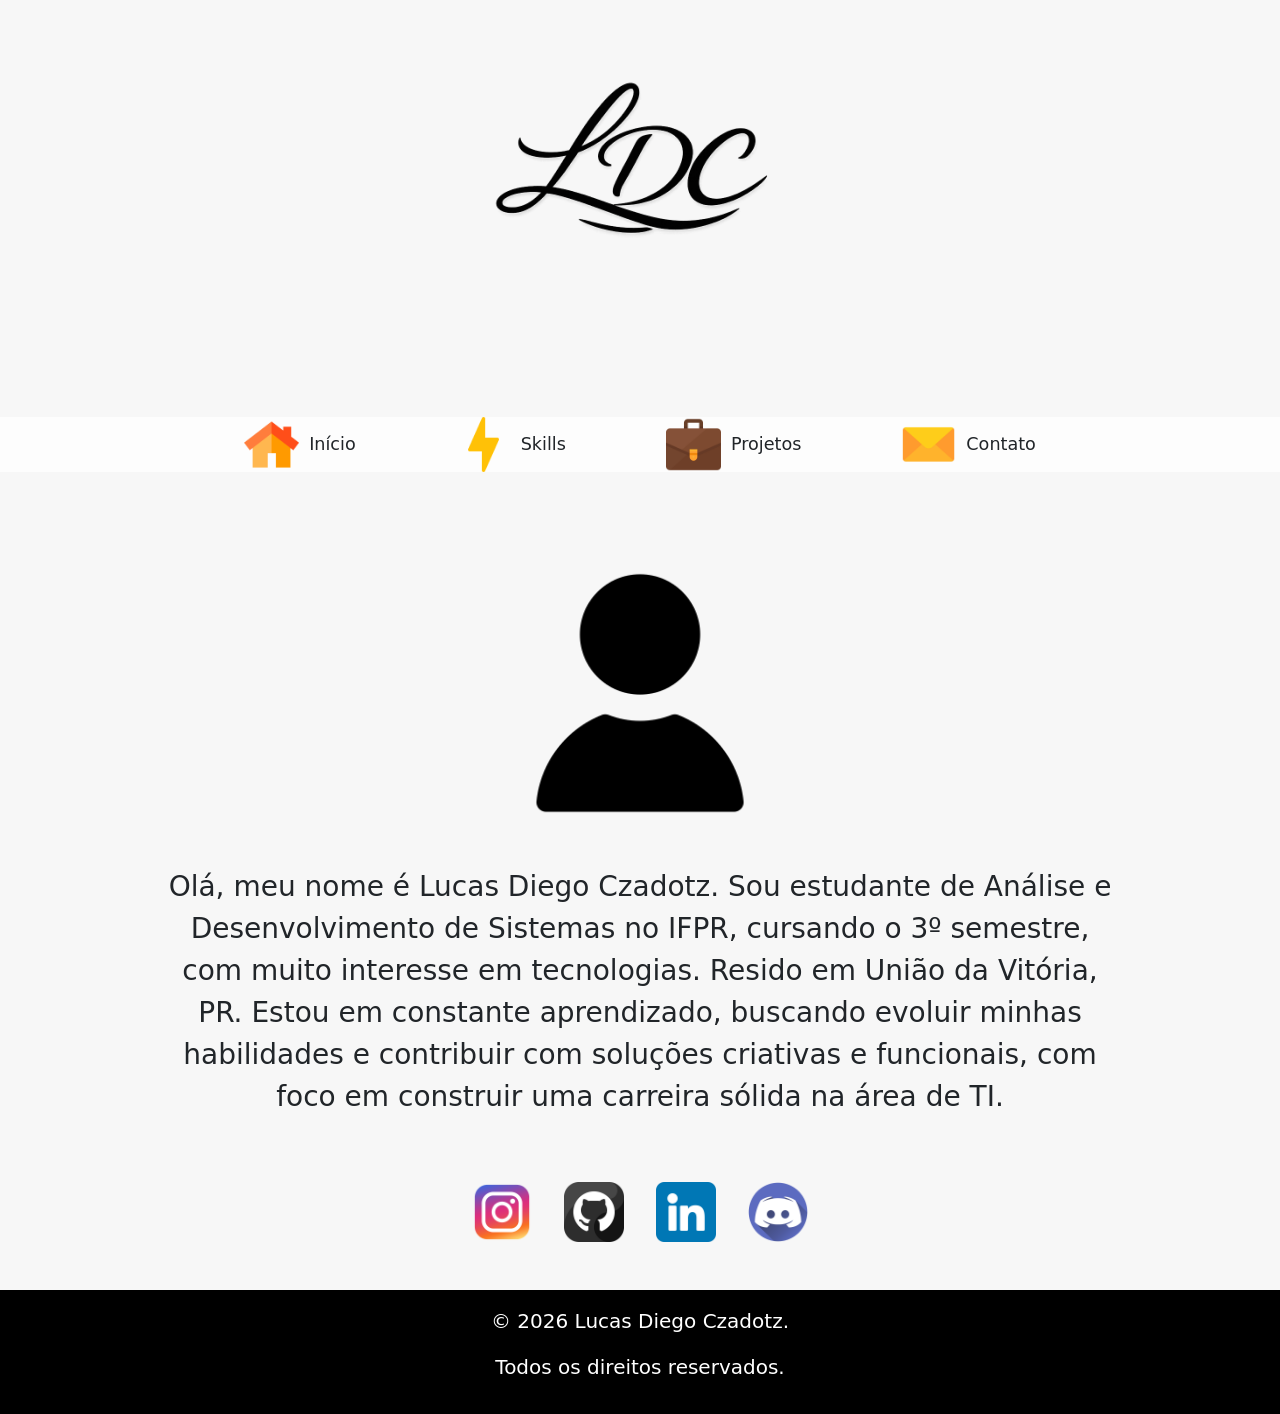
==== commit e2819c55: "Commit final." ====
--- a/index.html
+++ b/index.html
@@ -4,9 +4,9 @@
 <head>
     <meta charset="UTF-8">
     <meta name="viewport" content="width=device-width, initial-scale=1.0">
-    <link rel="stylesheet" href="css/styles.css">
     <link href="https://cdn.jsdelivr.net/npm/bootstrap@5.3.8/dist/css/bootstrap.min.css" rel="stylesheet"
         integrity="sha384-sRIl4kxILFvY47J16cr9ZwB07vP4J8+LH7qKQnuqkuIAvNWLzeN8tE5YBujZqJLB" crossorigin="anonymous">
+    <link rel="stylesheet" href="css/styles.css">
     <title>Portfólio Lucas Diego</title>
 </head>
 
@@ -85,7 +85,7 @@
         </section>
     </main>
     <footer>
-        <div class="footer bg-black text-white text-center fs-5 p-3 mt-4">
+        <div class="footer text-white text-center fs-5 p-3 mt-4">
             <p>© 2026 Lucas Diego Czadotz.</p>
             <p>Todos os direitos reservados.</p>
         </div>
--- a/css/styles.css
+++ b/css/styles.css
@@ -3,16 +3,18 @@
     opacity: 0;
     transform: translateY(20px);
   }
-
   to {
     opacity: 1;
     transform: translateY(0);
   }
 }
+body {
+  background-color: #f7f7f7;
+  color: #212529;
+}
 
-body {
-  background-color: white;
-  color: #212529;
+header {
+  background-color: #f7f7f7;
 }
 
 nav {
@@ -20,6 +22,7 @@
   left: 10px;
   top: 14%;
   width: 70px;
+  background-color: #fdfdfd;
 }
 
 .menu {
@@ -31,10 +34,6 @@
 .menu a {
   text-decoration: none;
   color: #212529;
-}
-
-.menu a:hover {
-  color: #0b5ed7;
 }
 
 .menu a span {
@@ -75,8 +74,8 @@
 }
 
 .cards_projetos article {
-  border: 1px solid #dee2e6;
-  border-top: 3px solid #0d6efd;
+  border: 4px solid #dee2e6;
+  border-top: 5px solid #0d6efd;
   border-radius: 8px;
   padding: 8px;
   animation: fadeIn 0.5s ease;
@@ -111,40 +110,32 @@
     width: 90px;
     left: 20px;
   }
-
   .menu {
     gap: 40px;
   }
-
   main {
     padding-left: 140px;
   }
-
   .logo {
     width: 50%;
     margin-top: -8%;
     margin-left: 0;
   }
-
   .foto_perfil {
     width: 35%;
   }
-
   .texto_perfil {
     max-width: 900px;
     margin: 0 auto;
     font-size: 1.5rem;
   }
-
   .icone_rede {
     width: 35%;
   }
-
   .cards_projetos {
     grid-template-columns: 1fr 1fr;
   }
 }
-
 @media (min-width: 992px) {
   nav {
     position: static;
@@ -152,70 +143,55 @@
     margin-top: -15px;
     margin-bottom: 80px;
   }
-
   .menu {
     flex-direction: row;
     justify-content: center;
     align-items: center;
     gap: 100px;
   }
-
   .menu_item {
     width: auto;
   }
-
   .menu a {
     display: flex;
     align-items: center;
     gap: 10px;
   }
-
   .menu a span {
     display: inline;
     font-size: 1.1rem;
     font-weight: 500;
   }
-
   .menu img {
     width: 55px;
   }
-
   main {
     padding-left: 0;
   }
-
   .logo {
     width: 35%;
     margin-top: -5%;
     margin-left: 0;
   }
-
   .foto_perfil {
     width: 20%;
   }
-
   .texto_perfil {
     max-width: 1000px;
     font-size: 1.8rem;
   }
-
   .redes_sociais {
     justify-content: center;
     align-items: center;
   }
-
-  .redes_sociais>div {
+  .redes_sociais > div {
     width: auto;
     text-align: center;
   }
-
   .icone_rede {
     width: 60px;
   }
-
   .cards_projetos {
     grid-template-columns: 1fr 1fr 1fr;
   }
-}
-
-/*# sourceMappingURL=styles.css.map */+}/*# sourceMappingURL=styles.css.map */
